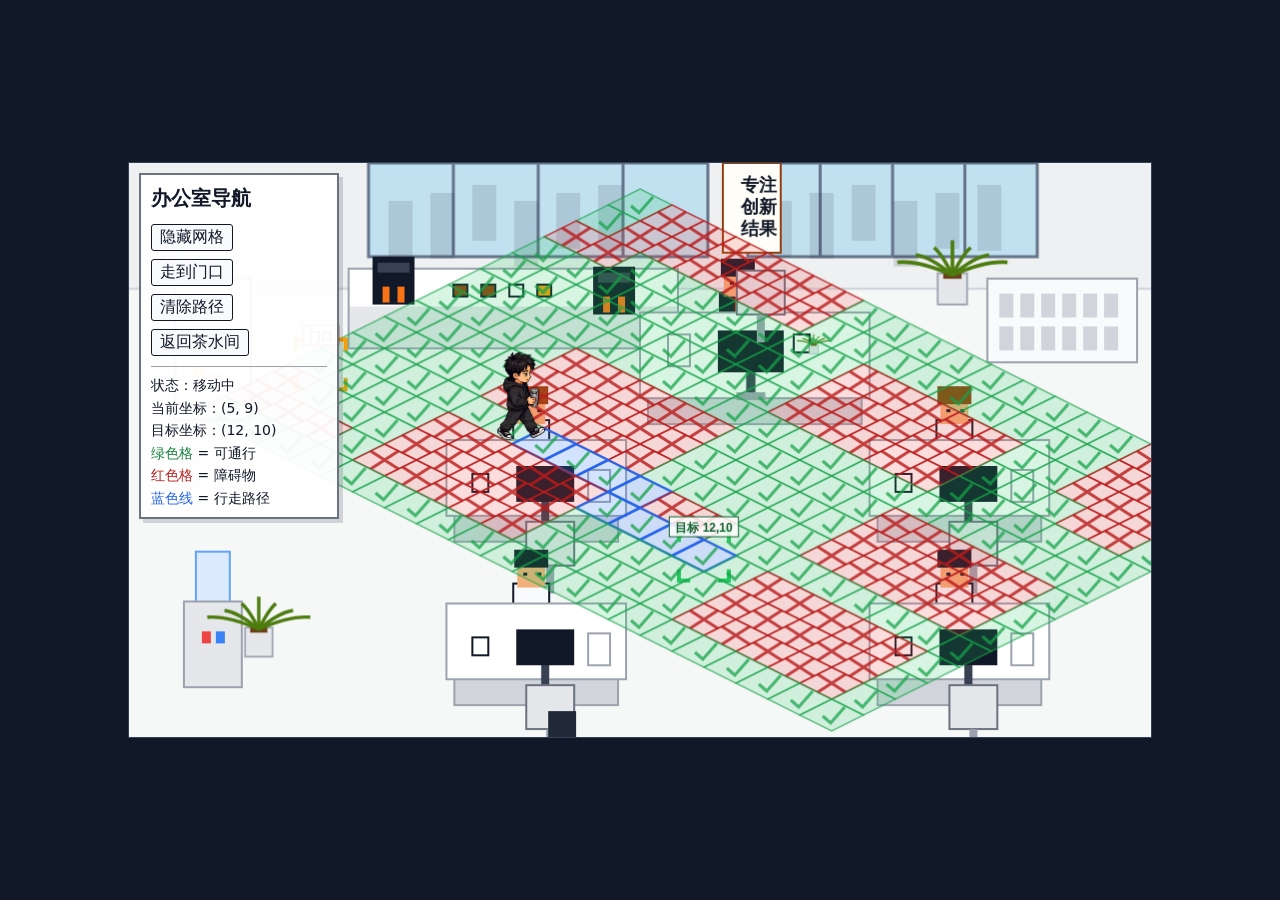
==== office.html @ 8ab492ba "Add office navigation grid page" ====
<!doctype html>
<html lang="zh-CN">
  <head>
    <meta charset="UTF-8" />
    <meta name="viewport" content="width=device-width, initial-scale=1.0" />
    <title>YESBOSS 办公室导航</title>
    <link rel="stylesheet" href="./office-style.css" />
  </head>
  <body>
    <main class="office-shell">
      <canvas id="officeCanvas" width="1024" height="576" aria-label="Office navigation map"></canvas>
      <aside class="navigator-panel" aria-label="办公室导航">
        <h1>办公室导航</h1>
        <button id="toggleGridButton" type="button">隐藏网格</button>
        <button id="moveDoorButton" type="button">走到门口</button>
        <button id="clearPathButton" type="button">清除路径</button>
        <button id="exitOfficeButton" type="button">返回茶水间</button>
        <div class="status-box">
          <p id="officeStatus">状态：待命</p>
          <p id="officePosition">当前坐标：(1, 10)</p>
          <p id="officeTarget">目标坐标：未选择</p>
          <p><span class="green-text">绿色格</span> = 可通行</p>
          <p><span class="red-text">红色格</span> = 障碍物</p>
          <p><span class="path-text">蓝色线</span> = 行走路径</p>
        </div>
      </aside>
    </main>

    <script src="./office-map.js"></script>
  </body>
</html>
---- office-style.css ----
* {
  box-sizing: border-box;
}

html,
body {
  margin: 0;
  min-height: 100%;
}

body {
  display: grid;
  place-items: center;
  min-height: 100vh;
  background: #111827;
  color: #111827;
  font-family: ui-monospace, SFMono-Regular, Menlo, Monaco, Consolas, "Liberation Mono", monospace;
}

.office-shell {
  position: relative;
  width: min(1024px, calc(100vw - 32px));
  aspect-ratio: 16 / 9;
  overflow: hidden;
  background: #eef2f5;
  border: 1px solid #334155;
}

#officeCanvas {
  display: block;
  width: 100%;
  height: 100%;
  background: #eef2f5;
  cursor: crosshair;
}

.navigator-panel {
  position: absolute;
  top: 10px;
  left: 10px;
  display: grid;
  gap: 8px;
  width: 200px;
  padding: 10px;
  background: rgba(255, 255, 255, 0.94);
  border: 2px solid #6b7280;
  box-shadow: 4px 4px 0 rgba(15, 23, 42, 0.16);
}

.navigator-panel h1 {
  margin: 0 0 4px;
  font-size: 20px;
  letter-spacing: 0;
}

.navigator-panel button {
  justify-self: start;
  min-height: 26px;
  padding: 2px 8px;
  border: 1px solid #111827;
  border-radius: 3px;
  color: #111827;
  background: #f8fafc;
  font: inherit;
  cursor: pointer;
}

.navigator-panel button:hover {
  background: #e5e7eb;
}

.status-box {
  display: grid;
  gap: 5px;
  margin-top: 2px;
  padding-top: 10px;
  border-top: 1px solid #9ca3af;
  font-family: Inter, ui-sans-serif, system-ui, -apple-system, BlinkMacSystemFont, "Segoe UI", sans-serif;
  font-size: 14px;
  line-height: 1.25;
}

.status-box p {
  margin: 0;
}

.green-text {
  color: #16803a;
}

.red-text {
  color: #b91c1c;
}

.path-text {
  color: #2563eb;
}

@media (max-width: 720px) {
  .navigator-panel {
    width: 176px;
    transform: scale(0.86);
    transform-origin: top left;
  }
}
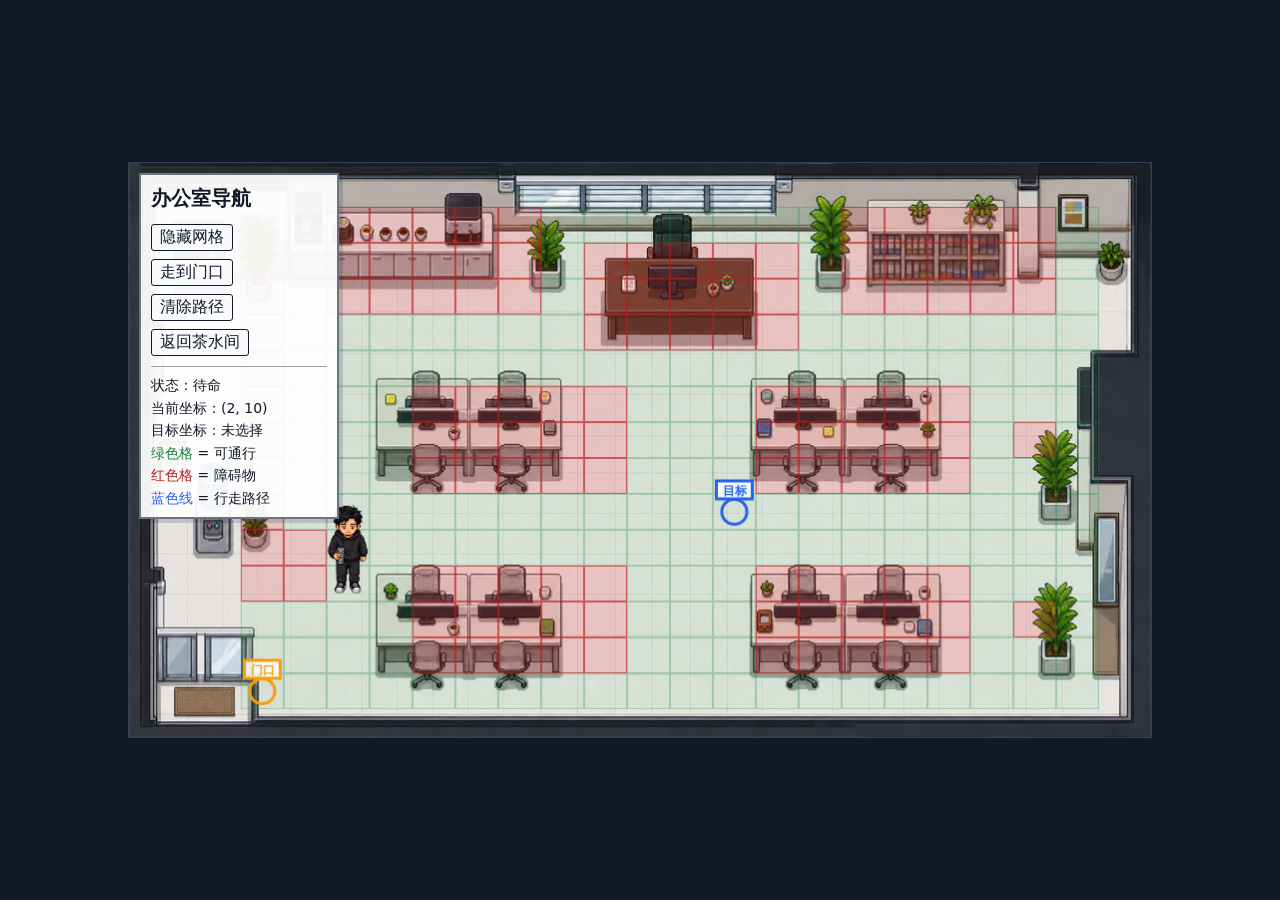
==== commit 6cdde78a: "Use top-down office grid" ====
--- a/office.html
+++ b/office.html
@@ -17,7 +17,7 @@
         <button id="exitOfficeButton" type="button">返回茶水间</button>
         <div class="status-box">
           <p id="officeStatus">状态：待命</p>
-          <p id="officePosition">当前坐标：(1, 10)</p>
+          <p id="officePosition">当前坐标：(2, 10)</p>
           <p id="officeTarget">目标坐标：未选择</p>
           <p><span class="green-text">绿色格</span> = 可通行</p>
           <p><span class="red-text">红色格</span> = 障碍物</p>
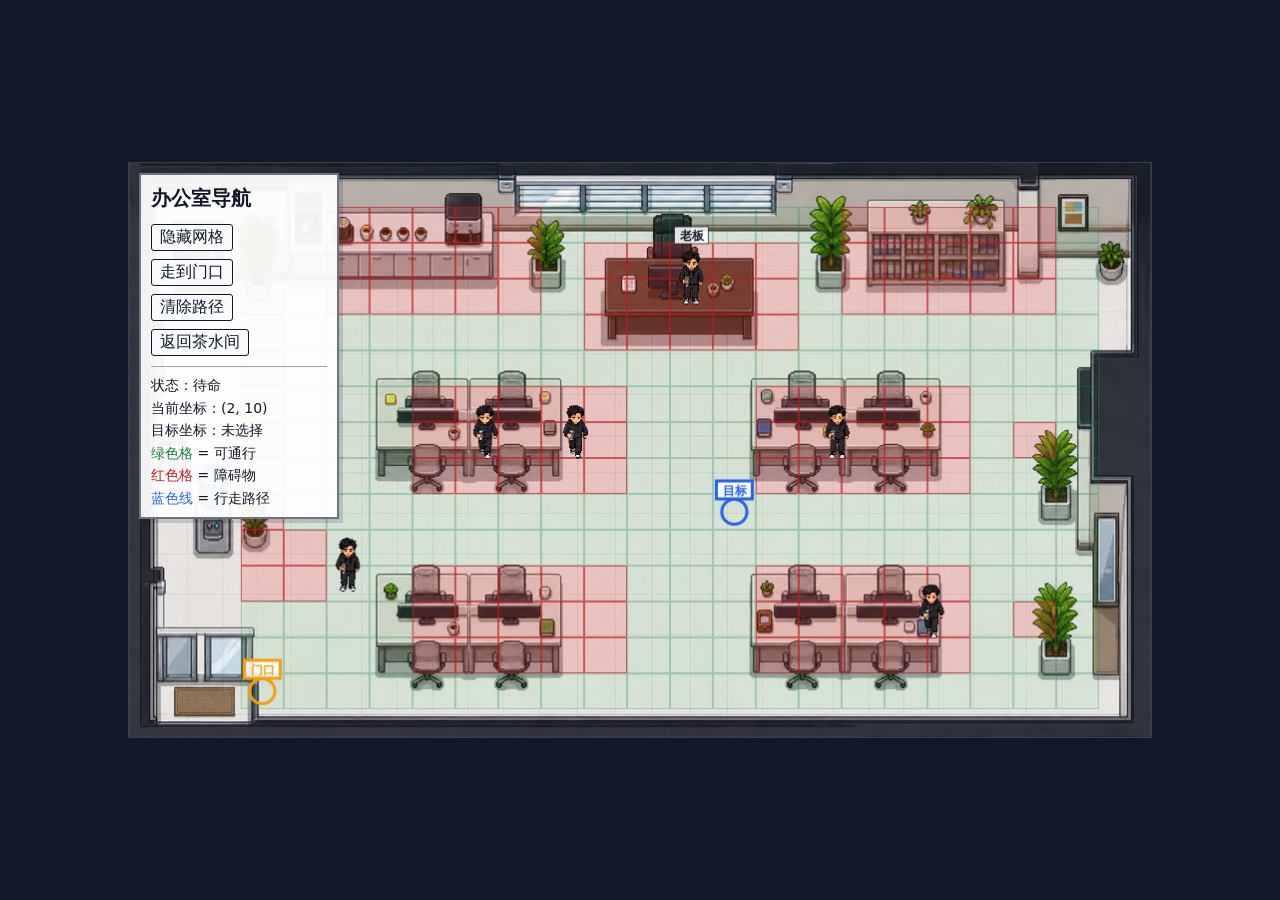
==== commit d9ed7cb2: "Add office NPCs and action pages" ====
--- a/office.html
+++ b/office.html
@@ -4,7 +4,7 @@
     <meta charset="UTF-8" />
     <meta name="viewport" content="width=device-width, initial-scale=1.0" />
     <title>YESBOSS 办公室导航</title>
-    <link rel="stylesheet" href="./office-style.css" />
+    <link rel="stylesheet" href="./office-style.css?v=modules-people" />
   </head>
   <body>
     <main class="office-shell">
@@ -26,6 +26,6 @@
       </aside>
     </main>
 
-    <script src="./office-map.js"></script>
+    <script src="./office-map.js?v=modules-people"></script>
   </body>
 </html>
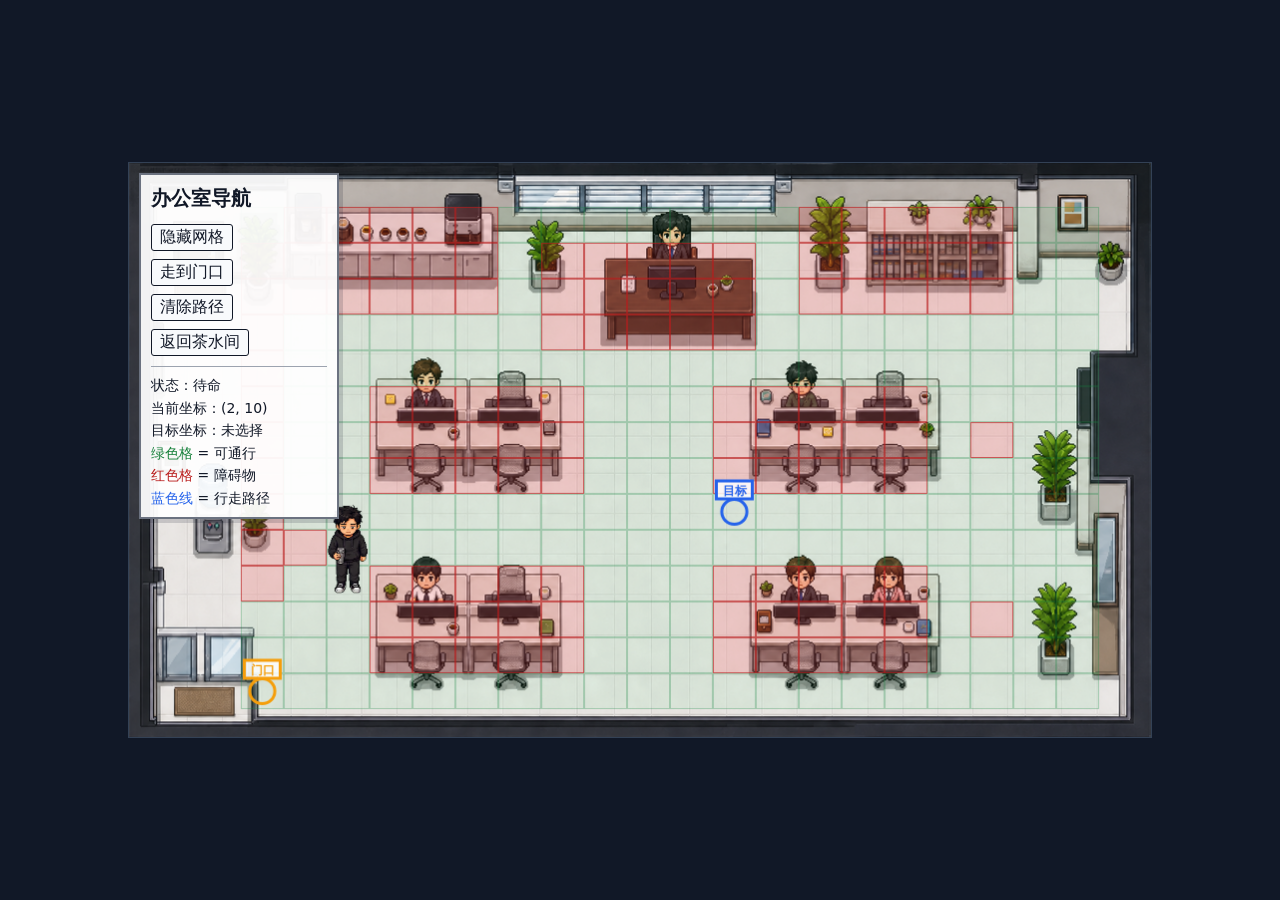
==== commit bae3708c: "Use seated office scene and start page" ====
--- a/office.html
+++ b/office.html
@@ -26,6 +26,6 @@
       </aside>
     </main>
 
-    <script src="./office-map.js?v=modules-people"></script>
+    <script src="./office-map.js?v=seated-office-1"></script>
   </body>
 </html>
